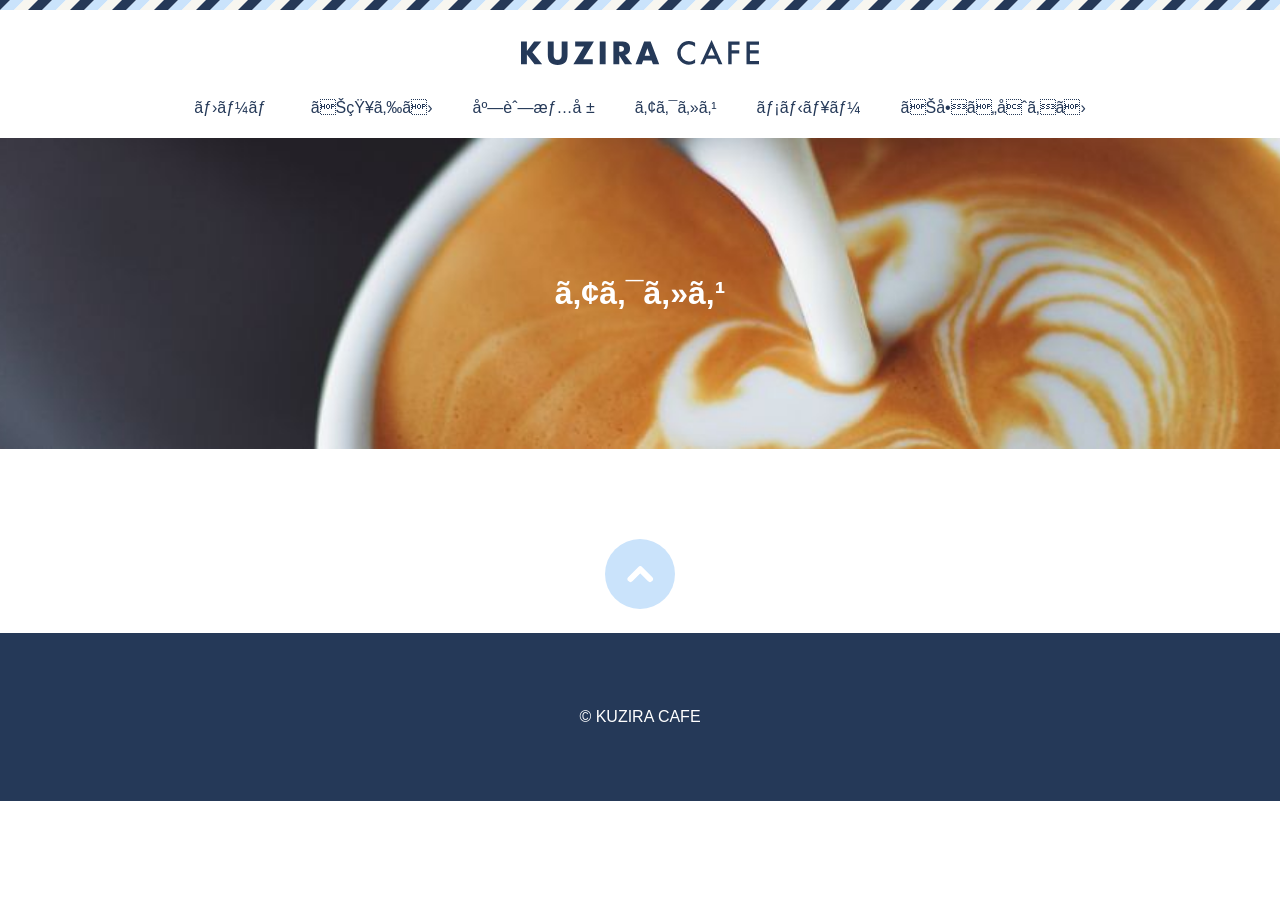
==== access.html @ a27b99e0 "Add files via upload" ====
<!DOCTYPE html>
<html>
<head>
    <meta charset="UFT-8">
    <title>|アクセス|KUZIRA CAFE</title>
    <link rel="stylesheet" href="css/style.css">
</head>
<body id="top">
    <!--ヘッダー-->
<header class="header">
    <div class="logo">
        <a href="index.html"><img src="images/logo.svg" alt="KUZIRA CAFE"></a>
    </div>
    <nav class="nav">
        <ul>
            <li><a href="index.html">ホーム</a></li>
            <li><a href="index.html#news">お知らせ</a></li>
            <li><a href="index.html#shop">店舗情報</a></li>
            <li><a href="access.html">アクセス</a></li>
            <li><a href="menu.html">メニュー</a></li>
            <li><a href="contact.html">お問い合わせ</a></li>
        </ul>
    </nav>

</header>
<!--ヘッダーここまで-->

<h1 class="hero access">アクセス</h1>
<!--メイン-->
<main>
   
</main>
<!--メインここまで-->
<!--フッター-->
<footer>
    <div class="gotop">
    <a href="#top"><img src="images/gotop.svg" alt="ページトップへ戻る"></a>
    </div>
    <p class="copyright">&copy; KUZIRA CAFE</p>
</footer>
<!--フッターここまで-->
</body>
</html>
---- css/style.css ----
/* すべてのページに適用される設定 */
html {
   font-size: 16px;
   font-family: sans-serif;
}
*{
   box-sizing:border-box;
}
body{
    margin: 0 0 0 0;
}
p,li,td{
    list-style: 1.7;
}

a:link {
 color: #F07D34;
text-decoration: none;
 }
a:visited {
 color: #F07D34;
 text-decoration: none;
 }
a:hover {
     color: #F07D34;
 text-decoration: underline;
 }
a:active {
color: #F07D34;
text-decoration: underline;
}
img{
    max-width: 100%;
}
/* すべてのページに適用 ヘッダー */
.header {
    padding-top: 40px;
    background-image: url(../images/stripe.png);
    background-repeat: repeat-x;
}
.logo{
    text-align: center;
}
.nav ul {
   margin: 30px 0 0 0;
   padding: 0;
   list-style-type: none;

   display: flex;
   justify-content: center;
   gap: 40px;
}
.nav a:link {
 color: #253958;
}
 .nav a:visited {
 color: #253958;
}
.nav a:hover {
     text-decoration: none;
}
.nav a:active {
text-decoration: none;
}
/* すべてのページに適用 ヒーロー */
.hero{
    padding: 137px 0;
    background-repeat: no-repeat;
    background-position: center;
    background-size: cover;
    color: #FFFFFF;
    text-align: center;
}
.hero.index{
    padding: 287px 0;
   background-image: url(../images/home-hero.jpg);
}
.hero.access{
    background-image: url(../images/access-hero.jpg);
}
.hero.menu{
    background-image: url(../images/menu-hero.jpg);
}
.hero.contact{
    background-image: url(../images/contact-hero.jpg);
}
/* すべてのページに適用 メイン */
main{
    margin: 90px auto 90px auto;
    max-width: 1000px;
}
main h2 {
    margin: 60px 0 20px 0;
    border-bottom: 2px solid #253958;
    padding: 0 0 5px 0;
   color:#253958;
   font-size: 1.3rem
}

/* すべてのページに適用 フッター */
.gotop{
    text-align: center;
}
.copyright{
    margin-top: 20px;
    margin-bottom: 0;
    padding-top: 75px;
    padding-bottom: 75px;
    background-color: #253958;
    color: #ffffff;
    text-align: center;
}
/* 個別のスタイル */
/* index.html */
.logo-whale{
    text-align: center;
}
.shop-info{
    border-collapse: collapse;
}
shop-info th, .shop-info td{
    border: 1px solid #DBDBDB;
    padding: 20px;
}
.shop-info th{
   width: 112px;
   text-align: left;
   vertical-align: top;
}
/*index.html*/
/* menu.html */
 .items {
 display: grid;
 grid-template-columns: 1fr 1fr 1fr;
 gap: 20px;
 }

/* contact.html */
form {
margin: 0 auto;
max-width: 640px;
}
input[type="text"], textarea {
padding: 6px;
width: 100%;
font-size: 1rem;
}
textarea {
height: 140px;
} 
.submit {
text-align: center;
}
input[type="submit"] {
border: none;
padding: 20px;
width: 200px;
background-color: #253958;
color: #FFFFFF;
font-size: 1rem;
}

/* モバイル対応 */
 @media (max-width: 767px) {
 .nav ul {
 flex-wrap: wrap;
 gap: 20px;
 }
 main { padding: 0 4%; }
/* index.html */
.hero.index { padding: 28vh 0; }
/* menu.html */
.items {
 grid-template-columns: 1fr 1fr;
 }
}
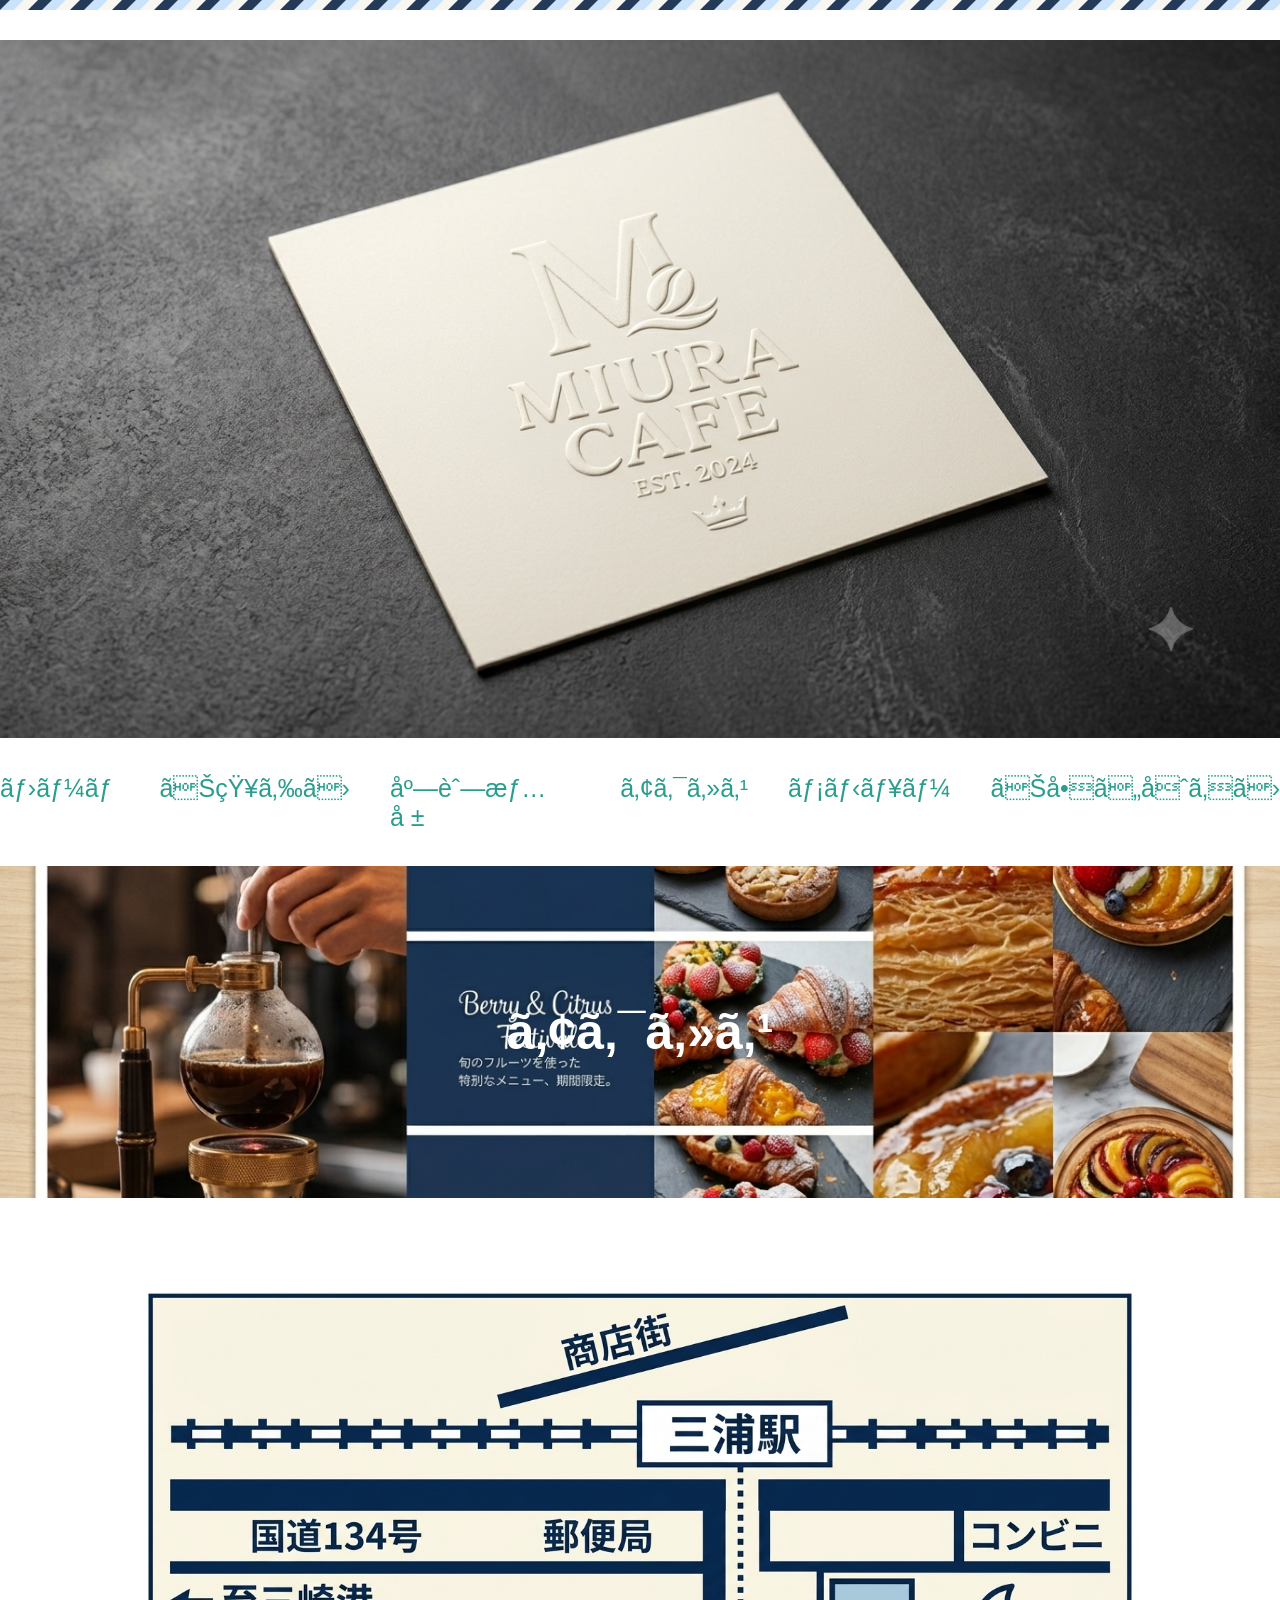
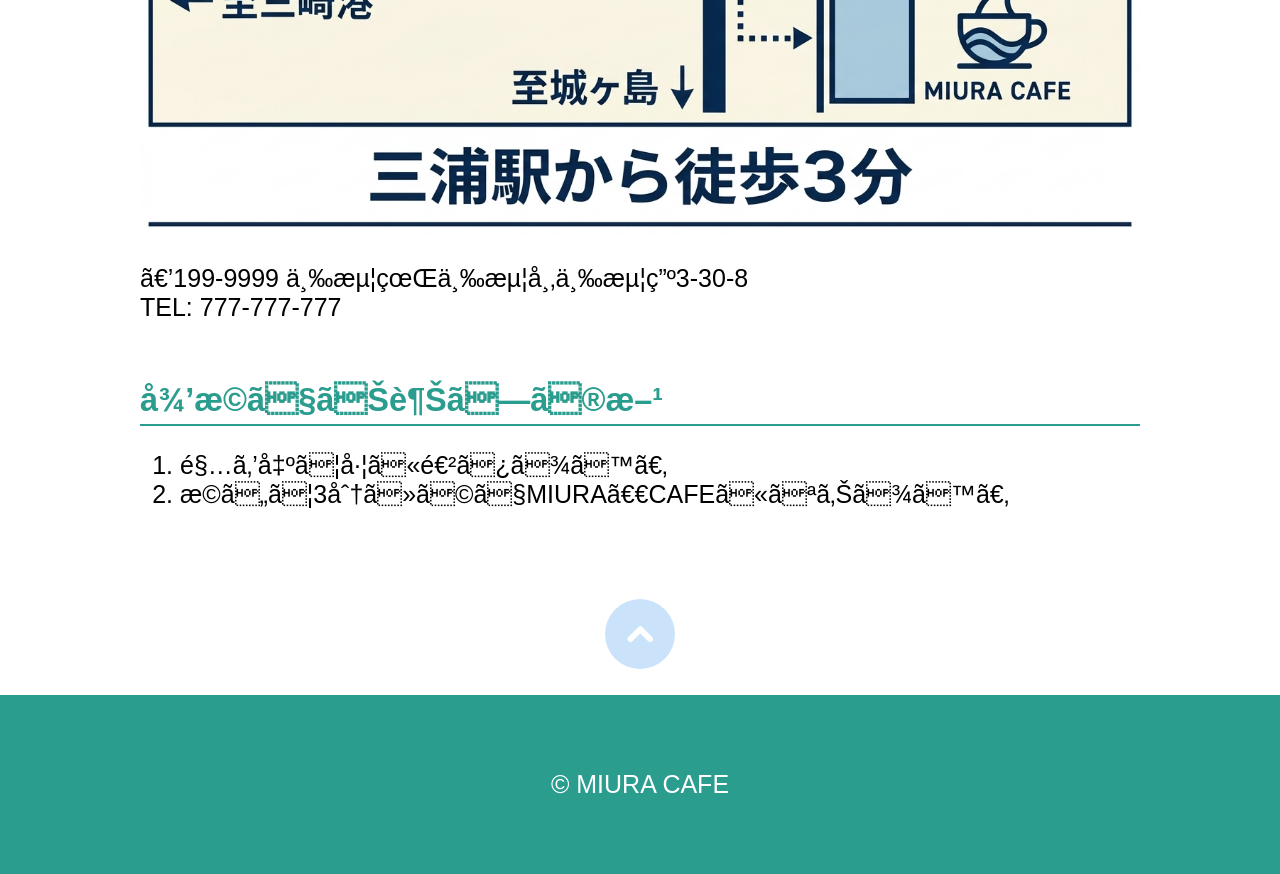
==== commit f30333dd: "Add files via upload" ====
--- a/access.html
+++ b/access.html
@@ -2,14 +2,14 @@
 <html>
 <head>
     <meta charset="UFT-8">
-    <title>|アクセス|KUZIRA CAFE</title>
+    <title>|アクセス|</title>
     <link rel="stylesheet" href="css/style.css">
 </head>
 <body id="top">
     <!--ヘッダー-->
 <header class="header">
     <div class="logo">
-        <a href="index.html"><img src="images/logo.svg" alt="KUZIRA CAFE"></a>
+        <a href="index.html"><img src="images/yaya.png" alt="MIURA CAFE"></a>
     </div>
     <nav class="nav">
         <ul>
@@ -28,7 +28,17 @@
 <h1 class="hero access">アクセス</h1>
 <!--メイン-->
 <main>
-   
+<img src="images/map.png" alt="地図">
+ <p>
+   〒199-9999 三浦県三浦市三浦町3-30-8<br>
+   TEL: 777-777-777
+ </p>
+ <h2>徒歩でお越しの方</h2>
+ <ol>
+ <li>駅を出て左に進みます。</li>
+ <li>歩いて3分ほどでMIURA　CAFEになります。</li>
+
+ </ol>
 </main>
 <!--メインここまで-->
 <!--フッター-->
@@ -36,7 +46,7 @@
     <div class="gotop">
     <a href="#top"><img src="images/gotop.svg" alt="ページトップへ戻る"></a>
     </div>
-    <p class="copyright">&copy; KUZIRA CAFE</p>
+    <p class="copyright">&copy; MIURA CAFE</p>
 </footer>
 <!--フッターここまで-->
 </body>
--- a/css/style.css
+++ b/css/style.css
@@ -1,32 +1,32 @@
 /* すべてのページに適用される設定 */
 html {
-   font-size: 16px;
+   font-size: 25px;
    font-family: sans-serif;
 }
 *{
    box-sizing:border-box;
 }
 body{
-    margin: 0 0 0 0;
+    margin: 0;
 }
 p,li,td{
-    list-style: 1.7;
+    list-style: 2.5;
 }
 
 a:link {
- color: #F07D34;
+ color: #1a237e;
 text-decoration: none;
  }
 a:visited {
- color: #F07D34;
+ color: #1a237e;
  text-decoration: none;
  }
 a:hover {
-     color: #F07D34;
+     color: #1a237e;
  text-decoration: underline;
  }
 a:active {
-color: #F07D34;
+color: #1a237e;
 text-decoration: underline;
 }
 img{
@@ -51,10 +51,10 @@
    gap: 40px;
 }
 .nav a:link {
- color: #253958;
+ color: #2a9d8f;
 }
  .nav a:visited {
- color: #253958;
+ color: #2a9d8f;
 }
 .nav a:hover {
      text-decoration: none;
@@ -91,9 +91,9 @@
 }
 main h2 {
     margin: 60px 0 20px 0;
-    border-bottom: 2px solid #253958;
+    border-bottom: 2px solid #2a9d8f;
     padding: 0 0 5px 0;
-   color:#253958;
+   color:#2a9d8f;
    font-size: 1.3rem
 }
 
@@ -106,7 +106,7 @@
     margin-bottom: 0;
     padding-top: 75px;
     padding-bottom: 75px;
-    background-color: #253958;
+    background-color: #2a9d8f;
     color: #ffffff;
     text-align: center;
 }
@@ -155,7 +155,7 @@
 border: none;
 padding: 20px;
 width: 200px;
-background-color: #253958;
+background-color: #2266cc;
 color: #FFFFFF;
 font-size: 1rem;
 }
